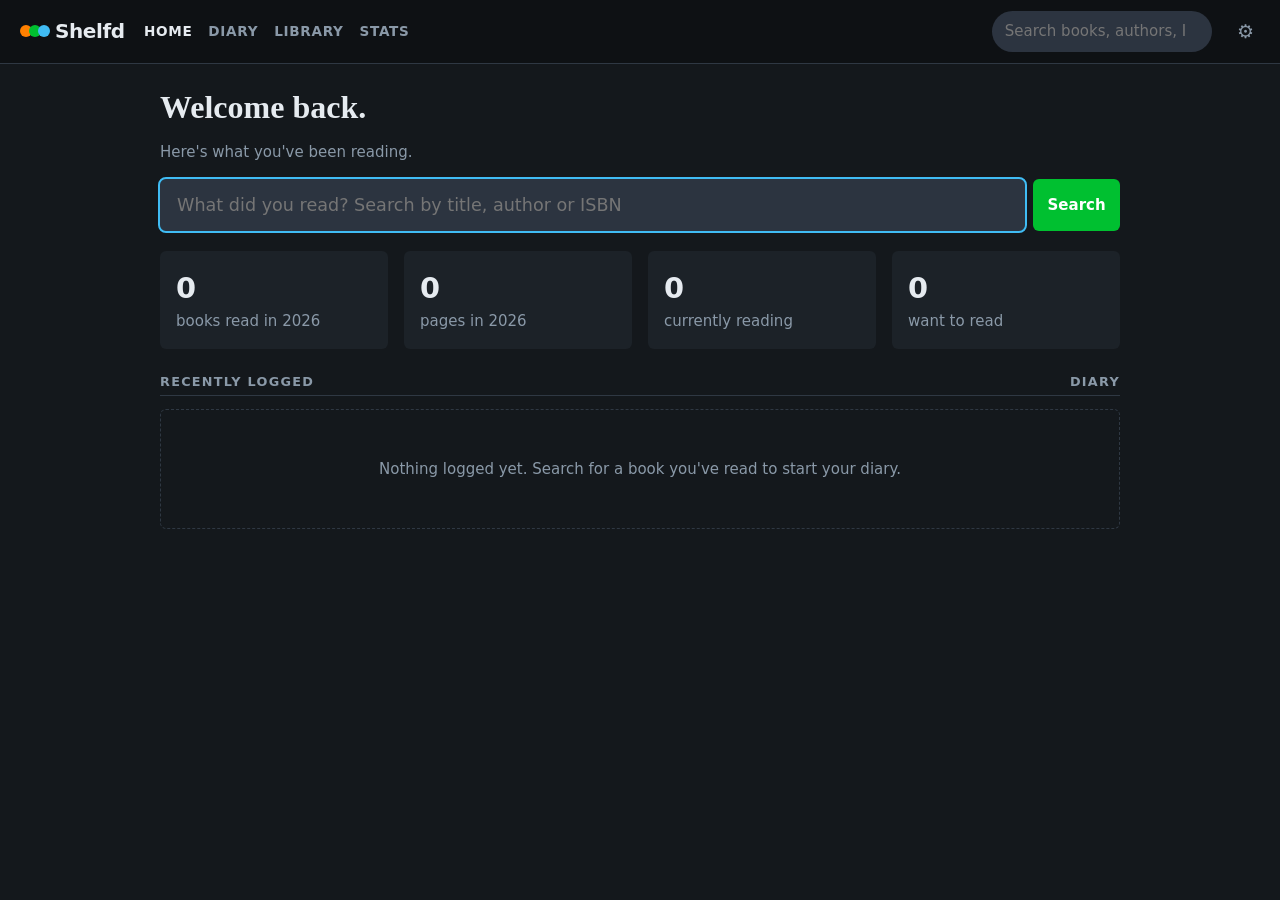
==== web/index.html @ 44d5925e "Web logging: knitted checkbox and free-form tags The log dialog gets an 'I knitted while reading' ch" ====
<!doctype html>
<html lang="en">
<head>
  <meta charset="utf-8" />
  <meta name="viewport" content="width=device-width, initial-scale=1" />
  <title>Shelfd</title>
  <meta name="description" content="Log the books you read, rate them, and keep a reading diary." />
  <link rel="stylesheet" href="styles.css" />
</head>
<body>
  <header class="topbar">
    <a href="#/" class="brand"><span class="dots"><i></i><i></i><i></i></span>Shelfd</a>
    <nav>
      <a href="#/" data-nav="home">Home</a>
      <a href="#/diary" data-nav="diary">Diary</a>
      <a href="#/library" data-nav="library">Library</a>
      <a href="#/stats" data-nav="stats">Stats</a>
    </nav>
    <form class="quick-search" id="quick-search" role="search">
      <input type="search" name="q" placeholder="Search books, authors, ISBN" aria-label="Search the catalog" autocomplete="off" />
    </form>
    <button class="icon-btn" id="settings-btn" aria-label="Settings" title="Settings">⚙</button>
  </header>

  <main id="app" tabindex="-1"></main>

  <dialog id="log-dialog" class="sheet">
    <form method="dialog" id="log-form">
      <div class="sheet-head">
        <img id="log-cover" alt="" />
        <div>
          <p class="eyebrow">I read…</p>
          <h2 id="log-title"></h2>
          <p class="muted" id="log-author"></p>
        </div>
      </div>
      <label class="field">Finished on <input type="date" name="date" required /></label>
      <div class="field-row">
        <div class="field">Rating <div class="stars-input" id="stars-input" role="slider" aria-label="Rating" aria-valuemin="0" aria-valuemax="5" tabindex="0"></div></div>
        <label class="like-toggle"><input type="checkbox" name="liked" /> <span aria-hidden="true">♥</span> Like</label>
      </div>
      <fieldset class="format-picker">
        <legend>Format <span class="muted">(select all that apply)</span></legend>
        <label><input type="checkbox" name="formats" value="physical" /><span>📖 Physical</span></label>
        <label><input type="checkbox" name="formats" value="ebook" /><span>📱 Ebook</span></label>
        <label><input type="checkbox" name="formats" value="audio" /><span>🎧 Audiobook</span></label>
      </fieldset>
      <div class="check-row">
        <label class="check"><input type="checkbox" name="reread" /> I've read this before</label>
        <label class="check"><input type="checkbox" name="knitted" /> 🧶 I knitted while reading</label>
      </div>
      <div class="field tag-field">
        <label for="tag-entry">Tags</label>
        <div class="tag-input" id="tag-input">
          <ul class="tag-chips" id="tag-chips" aria-label="Selected tags"></ul>
          <input id="tag-entry" type="text" placeholder="Add a tag…" autocomplete="off" maxlength="40"
            role="combobox" aria-expanded="false" aria-controls="tag-suggestions" aria-autocomplete="list" />
        </div>
        <ul class="tag-suggestions" id="tag-suggestions" role="listbox" hidden></ul>
      </div>
      <label class="field">Review <textarea name="review" rows="5" placeholder="Add a review…"></textarea></label>
      <div class="sheet-actions">
        <button type="button" class="btn ghost danger" id="log-delete" hidden>Delete entry</button>
        <span class="spacer"></span>
        <button value="cancel" class="btn ghost" formnovalidate>Cancel</button>
        <button value="save" class="btn primary">Save</button>
      </div>
    </form>
  </dialog>

  <dialog id="drill-dialog" class="sheet drill-sheet" aria-labelledby="drill-title">
    <form method="dialog" class="drill-head">
      <div><h2 id="drill-title"></h2><p class="muted" id="drill-sub"></p></div>
      <button class="icon-btn" aria-label="Close">✕</button>
    </form>
    <ul class="drill-list" id="drill-list"></ul>
  </dialog>

  <dialog id="settings-dialog" class="sheet">
    <form method="dialog">
      <h2>Settings</h2>
      <label class="field">Google Books API key <span class="muted">(optional — raises the search limit)</span>
        <input name="googleKey" autocomplete="off" spellcheck="false" />
      </label>
      <h3>Your data</h3>
      <p class="muted">Everything is saved in this browser. Export a backup or move your library to the iOS app.</p>
      <div class="field-row">
        <button type="button" class="btn" id="export-btn">Export JSON</button>
        <label class="btn">Import JSON<input type="file" id="import-file" accept="application/json,.json" hidden /></label>
      </div>
      <div class="sheet-actions"><span class="spacer"></span><button value="save" class="btn primary">Done</button></div>
    </form>
  </dialog>

  <div id="toast" role="status" aria-live="polite"></div>
  <script type="module" src="app.js"></script>
</body>
</html>
---- web/styles.css ----
:root {
  --bg: #14181c;
  --surface: #1c2228;
  --surface-2: #2c3440;
  --line: #2f3843;
  --text: #e6ebf0;
  --muted: #8a99a8;
  --green: #00c030;
  --orange: #ff8000;
  --blue: #40bcf4;
  --star: #00c030;
  --heart: #ff8000;
  --radius: 6px;
  color-scheme: dark;
}
* { box-sizing: border-box; }
[hidden] { display: none !important; }
html, body { margin: 0; }
body {
  background: var(--bg);
  color: var(--text);
  font: 15px/1.5 system-ui, -apple-system, "Segoe UI", Roboto, sans-serif;
}
a { color: inherit; text-decoration: none; }
a:hover { color: var(--blue); }
h1, h2, h3 { line-height: 1.2; margin: 0 0 .4em; }
h1 { font-family: Georgia, "Times New Roman", serif; font-size: 2rem; font-weight: 700; }
h2 { font-size: 1.1rem; }
.muted { color: var(--muted); }
.eyebrow { text-transform: uppercase; letter-spacing: .1em; font-size: .72rem; color: var(--muted); margin: 0 0 .2em; }
.section-title { text-transform: uppercase; letter-spacing: .1em; font-size: .8rem; color: var(--muted); border-bottom: 1px solid var(--line); padding-bottom: .4em; margin: 2em 0 1em; display: flex; justify-content: space-between; }

/* top bar */
.topbar { display: flex; align-items: center; gap: 1.2rem; padding: .7rem 1.25rem; background: #0e1114; border-bottom: 1px solid var(--line); position: sticky; top: 0; z-index: 5; }
.brand { font-weight: 800; font-size: 1.25rem; display: flex; align-items: center; gap: .5rem; letter-spacing: -.02em; }
.dots { display: inline-flex; }
.dots i { width: 12px; height: 12px; border-radius: 50%; margin-right: -3px; }
.dots i:nth-child(1) { background: var(--orange); }
.dots i:nth-child(2) { background: var(--green); }
.dots i:nth-child(3) { background: var(--blue); }
.topbar nav { display: flex; gap: 1rem; font-weight: 600; font-size: .85rem; text-transform: uppercase; letter-spacing: .05em; }
.topbar nav a { color: var(--muted); }
.topbar nav a.active, .topbar nav a:hover { color: var(--text); }
.quick-search { margin-left: auto; }
.quick-search input, .search-big input, .field input, .field textarea, .field select, select {
  background: var(--surface-2); color: var(--text); border: 1px solid transparent; border-radius: var(--radius); padding: .5rem .75rem; font: inherit; width: 100%;
}
.quick-search input { width: 220px; border-radius: 999px; }
input:focus, textarea:focus, select:focus { outline: 2px solid var(--blue); outline-offset: 0; }
.icon-btn { background: none; border: 0; color: var(--muted); font-size: 1.2rem; cursor: pointer; }
.icon-btn:hover { color: var(--text); }

main { max-width: 1000px; margin: 0 auto; padding: 1.5rem 1.25rem 4rem; outline: none; }

/* buttons */
.btn { display: inline-flex; align-items: center; justify-content: center; gap: .4em; border: 0; border-radius: var(--radius); padding: .5rem .9rem; font: inherit; font-weight: 600; background: var(--surface-2); color: var(--text); cursor: pointer; }
.btn:hover { filter: brightness(1.15); color: var(--text); }
.btn.primary { background: var(--green); color: #fff; }
.btn.ghost { background: transparent; color: var(--muted); }
.btn.danger { color: #ff6b6b; }
.btn.small { padding: .3rem .6rem; font-size: .85rem; }
.btn[aria-pressed="true"] { background: var(--blue); color: #0e1114; }
.spacer { flex: 1; }

/* search */
.search-big { display: flex; gap: .5rem; margin-bottom: 1.25rem; }
.search-big input { font-size: 1.1rem; padding: .75rem 1rem; }
.results { list-style: none; padding: 0; margin: 0; }
.result { display: flex; gap: 1rem; padding: .8rem 0; border-bottom: 1px solid var(--line); align-items: center; }
.result:hover { background: rgba(255,255,255,.02); }
.result h3 { font-family: Georgia, serif; font-size: 1.1rem; margin: 0; }
.result .meta { color: var(--muted); font-size: .9rem; }
.badge { display: inline-block; font-size: .7rem; text-transform: uppercase; letter-spacing: .06em; padding: .1em .5em; border-radius: 3px; background: var(--surface-2); color: var(--muted); }
.badge.green { background: rgba(0,192,48,.15); color: var(--green); }

/* covers */
.cover { width: 70px; aspect-ratio: 2 / 3; border-radius: 4px; background: var(--surface-2) center / cover no-repeat; box-shadow: inset 0 0 0 1px rgba(255,255,255,.1); flex-shrink: 0; display: grid; place-items: center; overflow: hidden; color: var(--muted); font: italic .7rem Georgia, serif; text-align: center; padding: 4px; }
.cover img { width: 100%; height: 100%; object-fit: cover; display: block; }
.cover.sm { width: 46px; }
.cover.lg { width: 230px; border-radius: 6px; box-shadow: 0 10px 30px rgba(0,0,0,.5), inset 0 0 0 1px rgba(255,255,255,.1); font-size: 1rem; }

/* book page */
.book { display: grid; grid-template-columns: 230px 1fr; gap: 2rem; }
.book-title { margin-bottom: .1em; }
.book-sub { font-family: Georgia, serif; color: var(--muted); font-size: 1.1rem; margin: 0 0 .6em; }
.byline { font-size: 1.05rem; margin-bottom: 1.2rem; }
.byline a { color: var(--text); font-weight: 600; }
.details { display: grid; grid-template-columns: max-content 1fr; gap: .35rem 1.25rem; margin: 1rem 0 1.5rem; font-size: .92rem; }
.details dt { color: var(--muted); text-transform: uppercase; font-size: .72rem; letter-spacing: .08em; padding-top: .2em; }
.details dd { margin: 0; }
.details input { background: var(--surface-2); border: 0; border-radius: 4px; padding: .25rem .5rem; color: var(--text); font: inherit; width: 100%; }
.description { color: #c5ced6; white-space: pre-line; max-width: 60ch; }
.description.clamp { display: -webkit-box; -webkit-line-clamp: 12; -webkit-box-orient: vertical; overflow: hidden; }
.info-cols { display: grid; grid-template-columns: minmax(0, 1fr) minmax(0, 1fr); gap: 2rem; align-items: start; }
.info-cols.single { grid-template-columns: minmax(0, 1fr); }
.about-col .section-title { margin-top: 1rem; }
.about-col .description { margin: 0 0 .4rem; max-width: none; }
.actions-panel { background: var(--surface-2); border-radius: var(--radius); padding: .75rem; display: grid; gap: .5rem; margin-top: 1rem; }
.actions-panel .btn:not(.primary):not(.ghost):not([aria-pressed="true"]) { background: var(--surface); }
.shelf-buttons { display: grid; grid-template-columns: repeat(2, 1fr); gap: .4rem; }
.edition-picker { margin: 0 0 1rem; display: grid; gap: .3rem; font-size: .85rem; color: var(--muted); }

/* stars */
.stars { color: var(--star); letter-spacing: 1px; white-space: nowrap; }
.heart { color: var(--heart); }
.stars-input { display: inline-flex; gap: 2px; font-size: 2rem; line-height: 1; cursor: pointer; user-select: none; color: var(--surface-2); }
.stars-input:focus { outline: 2px solid var(--blue); border-radius: 4px; }
.star { position: relative; display: inline-block; }
.star::before { content: "★"; }
.star .fill { position: absolute; inset: 0 auto 0 0; overflow: hidden; color: var(--star); width: 0; }
.star .fill::before { content: "★"; }
.star.full .fill { width: 100%; }
.star.half .fill { width: 50%; }
.like-toggle { display: flex; align-items: center; gap: .4rem; cursor: pointer; color: var(--muted); }
.like-toggle input { position: absolute; opacity: 0; width: 1px; height: 1px; }
.like-toggle:focus-within span { outline: 2px solid var(--blue); border-radius: 4px; }
.like-toggle span { font-size: 1.8rem; line-height: 1; color: var(--surface-2); }
.like-toggle input:checked + span { color: var(--heart); }

/* rows / grids */
.poster-row { display: grid; grid-template-columns: repeat(auto-fill, minmax(110px, 1fr)); gap: 1rem; }
.poster { display: grid; gap: .3rem; font-size: .8rem; }
.poster .cover { width: 100%; }
.poster:hover .cover { box-shadow: 0 0 0 2px var(--green); }
.poster .under { display: flex; gap: .4rem; color: var(--muted); }
.diary-month { margin-top: 1.5rem; }
.diary-row { display: grid; grid-template-columns: 3rem 46px 1fr auto auto; gap: 1rem; align-items: center; padding: .5rem 0; border-bottom: 1px solid var(--line); }
.diary-day { font-size: 1.4rem; font-weight: 700; color: var(--muted); text-align: center; }
.diary-row h3 { font-family: Georgia, serif; font-size: 1rem; margin: 0; }
.diary-row .icons { color: var(--muted); display: flex; gap: .5rem; }
.tabs { display: flex; gap: .3rem; flex-wrap: wrap; margin-bottom: 1.25rem; }
.tile-row { display: grid; grid-template-columns: repeat(auto-fit, minmax(150px, 1fr)); gap: 1rem; }
.tile { background: var(--surface); border-radius: var(--radius); padding: 1rem; }
.tile b { display: block; font-size: 1.8rem; }
.bars { display: flex; align-items: flex-end; gap: 4px; height: 90px; }
.bars > * { flex: 1; background: var(--muted); border-radius: 2px 2px 0 0; min-height: 2px; border: 0; padding: 0; }
.bars > button:not(:disabled) { cursor: pointer; }
.bars > button:not(:disabled):hover, .bars > button:focus-visible { background: var(--green); outline: none; }
.tile.drill { font: inherit; color: inherit; text-align: left; border: 1px solid transparent; cursor: pointer; display: block; width: 100%; }
.tile.drill:not(:disabled):hover, .tile.drill:focus-visible { border-color: var(--green); outline: none; }
.tile.drill:disabled { cursor: default; }
.link-btn { background: none; border: 0; padding: 0; font: inherit; color: inherit; cursor: pointer; text-align: left; }
.link-btn:hover, .link-btn:focus-visible { color: var(--blue); text-decoration: underline; outline: none; }
dialog.sheet.drill-sheet { width: min(560px, calc(100vw - 2rem)); max-height: min(80vh, 720px); padding: 0; }
.drill-head { display: flex; justify-content: space-between; align-items: flex-start; gap: 1rem; padding: 1.25rem 1.5rem .75rem; border-bottom: 1px solid var(--line); position: sticky; top: 0; background: var(--surface); }
.drill-head h2 { margin: 0; }
.drill-head p { margin: .2rem 0 0; font-size: .85rem; }
.drill-list { list-style: none; margin: 0; padding: .25rem 1.5rem 1rem; }
.drill-row { display: flex; gap: .9rem; align-items: center; padding: .6rem 0; border-bottom: 1px solid var(--line); font-size: .9rem; }
.drill-row h3 { font-family: Georgia, serif; font-size: 1rem; margin: 0; }
.drill-row:hover h3 { color: var(--blue); }
.bar-labels { display: flex; justify-content: space-between; color: var(--muted); font-size: .8rem; margin-top: .3rem; }
.empty { text-align: center; color: var(--muted); padding: 3rem 1rem; border: 1px dashed var(--line); border-radius: var(--radius); }
.log-list { list-style: none; padding: 0; margin: 0; }
.log-list li { padding: .6rem 0; border-bottom: 1px solid var(--line); }
.log-list p { margin: .3rem 0 0; white-space: pre-line; }
.spinner { width: 28px; height: 28px; border: 3px solid var(--surface-2); border-top-color: var(--green); border-radius: 50%; animation: spin .8s linear infinite; margin: 3rem auto; }
@keyframes spin { to { transform: rotate(360deg); } }

/* dialogs */
dialog.sheet { background: var(--surface); color: var(--text); border: 1px solid var(--line); border-radius: 10px; padding: 1.5rem; width: min(520px, calc(100vw - 2rem)); }
dialog::backdrop { background: rgba(0,0,0,.7); }
.sheet-head { display: flex; gap: 1rem; margin-bottom: 1.2rem; }
.sheet-head img { width: 70px; aspect-ratio: 2/3; object-fit: cover; border-radius: 4px; background: var(--surface-2); }
.field { display: grid; gap: .3rem; margin-bottom: 1rem; font-size: .85rem; color: var(--muted); }
.field-row { display: flex; gap: 1rem; align-items: center; justify-content: space-between; margin-bottom: 1rem; flex-wrap: wrap; }
.field-row .field { margin: 0; }
.format-picker { border: 0; padding: 0; margin: 0 0 1rem; display: flex; flex-wrap: wrap; gap: .5rem; }
.format-picker legend { font-size: .85rem; color: var(--muted); padding: 0; margin-bottom: .4rem; }
.format-picker label { cursor: pointer; }
.format-picker input { position: absolute; opacity: 0; width: 1px; height: 1px; }
.format-picker label span { display: inline-block; padding: .4rem .8rem; border-radius: 999px; background: var(--surface-2); color: var(--muted); font-weight: 600; font-size: .9rem; border: 1px solid transparent; }
.format-picker label input:checked + span { background: rgba(64,188,244,.15); color: var(--blue); border-color: var(--blue); }
.format-picker input:focus-visible + span { outline: 2px solid var(--blue); outline-offset: 2px; }
.notice { background: rgba(255,128,0,.12); border: 1px solid rgba(255,128,0,.45); color: #ffc58a; border-radius: var(--radius); padding: .6rem .9rem; margin-bottom: 1rem; font-size: .9rem; }
.notice a { color: #fff; text-decoration: underline; }
.manual-cta { display: flex; align-items: center; justify-content: space-between; gap: 1rem; flex-wrap: wrap; margin-top: 1.5rem; padding: 1rem; border: 1px dashed var(--line); border-radius: var(--radius); color: var(--muted); }
.manual-form { display: grid; grid-template-columns: 1fr 1fr; gap: 0 1rem; max-width: 640px; margin-top: 1.25rem; }
.manual-form .wide { grid-column: 1 / -1; }
.manual-form .hint { font-size: .8rem; margin: -.5rem 0 1rem; }
.manual-actions { display: flex; gap: .5rem; flex-wrap: wrap; margin-top: .5rem; }
@media (max-width: 720px) { .manual-form { grid-template-columns: 1fr; } }
.combo-line { display: block; font-size: .75rem; margin-top: .2rem; }
.format-icons { color: var(--muted); font-size: .85rem; white-space: nowrap; }
.filters { display: flex; gap: .75rem; flex-wrap: wrap; margin-bottom: 1.25rem; }
.filters label { display: grid; gap: .2rem; font-size: .75rem; text-transform: uppercase; letter-spacing: .08em; color: var(--muted); }
.filters select { width: auto; min-width: 9rem; }
.log-tags { margin-top: .3rem; }
.check-row { display: flex; gap: .5rem 1.5rem; flex-wrap: wrap; }
.tag-field { position: relative; }
.tag-input { display: flex; flex-wrap: wrap; align-items: center; gap: .35rem; background: var(--surface-2); border-radius: var(--radius); padding: .35rem .5rem; cursor: text; }
.tag-input:focus-within { outline: 2px solid var(--blue); }
.tag-input input { flex: 1; min-width: 8rem; background: none; border: 0; color: var(--text); font: inherit; padding: .2rem; outline: none; }
.tag-chips { display: contents; list-style: none; }
.tag { display: inline-flex; align-items: center; gap: .25rem; background: rgba(0,192,48,.15); color: #7ee29a; border-radius: 999px; padding: .1rem .55rem; font-size: .8rem; font-weight: 600; }
.tag button { background: none; border: 0; color: inherit; cursor: pointer; padding: 0 0 0 .1rem; font-size: .9rem; line-height: 1; opacity: .7; }
.tag button:hover, .tag button:focus-visible { opacity: 1; }
.tag-list { display: inline-flex; flex-wrap: wrap; gap: .3rem; vertical-align: middle; }
.tag-suggestions { position: absolute; left: 0; right: 0; top: 100%; z-index: 2; list-style: none; margin: .25rem 0 0; padding: .25rem; background: var(--surface-2); border: 1px solid var(--line); border-radius: var(--radius); box-shadow: 0 8px 24px rgba(0,0,0,.4); max-height: 220px; overflow: auto; }
.tag-suggestions li { padding: .4rem .6rem; border-radius: 4px; cursor: pointer; color: var(--text); font-size: .9rem; }
.tag-suggestions li[aria-selected="true"], .tag-suggestions li:hover { background: var(--line); }
.tag-suggestions li.create { color: var(--green); }
.check { display: flex; gap: .5rem; align-items: center; margin-bottom: 1rem; color: var(--muted); }
.sheet-actions { display: flex; gap: .5rem; margin-top: 1rem; }
#toast { position: fixed; bottom: 1.5rem; left: 50%; transform: translateX(-50%) translateY(150%); background: var(--green); color: #fff; padding: .6rem 1.1rem; border-radius: 999px; font-weight: 600; transition: transform .25s, opacity .25s; z-index: 10; opacity: 0; pointer-events: none; }
#toast.show { transform: translateX(-50%) translateY(0); opacity: 1; }

@media (max-width: 720px) {
  .topbar { flex-wrap: wrap; gap: .6rem 1rem; padding: .6rem 1rem; }
  .quick-search { order: 3; width: 100%; margin: 0; }
  .quick-search input { width: 100%; }
  main { padding: 1rem 1rem 3rem; }
  .book { grid-template-columns: 1fr; }
  .info-cols { grid-template-columns: minmax(0, 1fr); gap: 0; }
  .cover.lg { width: 160px; margin: 0 auto; }
  .diary-row { grid-template-columns: 2.2rem 40px 1fr auto; }
  .diary-row .icons { display: none; }
}
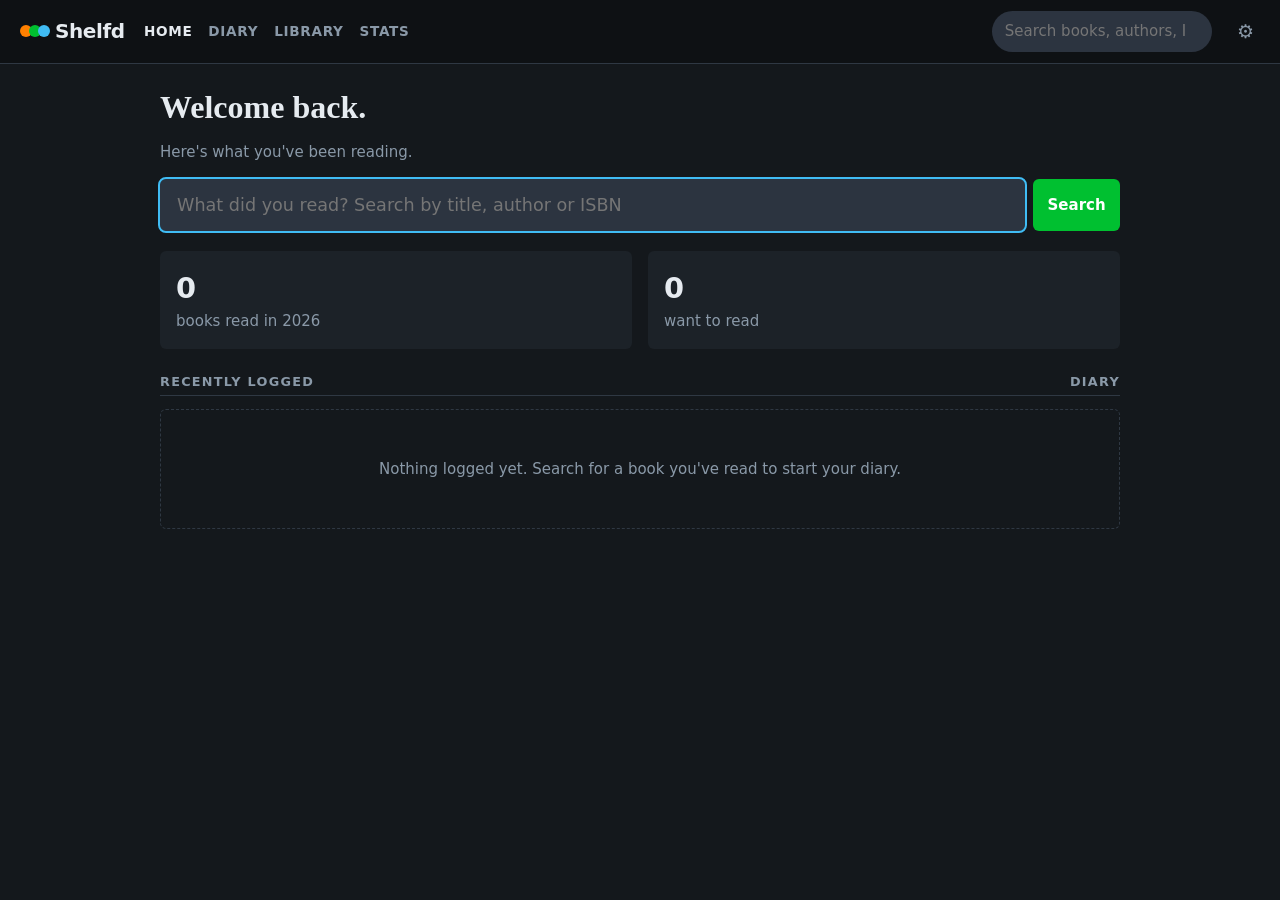
==== commit 26e92ce3: "Optimize the website for phones (designed at iPhone 14) - Bottom tab bar (Home, Search, Diary, Libra" ====
--- a/web/index.html
+++ b/web/index.html
@@ -2,19 +2,30 @@
 <html lang="en">
 <head>
   <meta charset="utf-8" />
-  <meta name="viewport" content="width=device-width, initial-scale=1" />
+  <meta name="viewport" content="width=device-width, initial-scale=1, viewport-fit=cover" />
   <title>Shelfd</title>
   <meta name="description" content="Log the books you read, rate them, and keep a reading diary." />
+  <meta name="theme-color" content="#0e1114" />
+  <!-- Add to Home Screen: opens full screen like an app -->
+  <meta name="apple-mobile-web-app-capable" content="yes" />
+  <meta name="mobile-web-app-capable" content="yes" />
+  <meta name="apple-mobile-web-app-title" content="Shelfd" />
+  <meta name="apple-mobile-web-app-status-bar-style" content="black-translucent" />
+  <link rel="apple-touch-icon" href="icons/apple-touch-icon.png" />
+  <link rel="icon" type="image/png" href="icons/icon-192.png" />
+  <link rel="manifest" href="manifest.webmanifest" />
   <link rel="stylesheet" href="styles.css" />
 </head>
 <body>
   <header class="topbar">
     <a href="#/" class="brand"><span class="dots"><i></i><i></i><i></i></span>Shelfd</a>
-    <nav>
-      <a href="#/" data-nav="home">Home</a>
-      <a href="#/diary" data-nav="diary">Diary</a>
-      <a href="#/library" data-nav="library">Library</a>
-      <a href="#/stats" data-nav="stats">Stats</a>
+    <!-- Top links on desktop; a bottom tab bar on phones -->
+    <nav aria-label="Main">
+      <a href="#/" data-nav="home"><svg class="nav-ico" viewBox="0 0 24 24" aria-hidden="true"><path d="M3 10.5 12 3l9 7.5V20a1 1 0 0 1-1 1h-5v-6h-6v6H4a1 1 0 0 1-1-1z"/></svg><span>Home</span></a>
+      <a href="#/search" data-nav="search" class="nav-search"><svg class="nav-ico" viewBox="0 0 24 24" aria-hidden="true"><circle cx="11" cy="11" r="7"/><path d="m20 20-3.5-3.5"/></svg><span>Search</span></a>
+      <a href="#/diary" data-nav="diary"><svg class="nav-ico" viewBox="0 0 24 24" aria-hidden="true"><path d="M5 4h11a3 3 0 0 1 3 3v13H8a3 3 0 0 1-3-3z"/><path d="M5 17a3 3 0 0 1 3-3h11M9 8h6"/></svg><span>Diary</span></a>
+      <a href="#/library" data-nav="library"><svg class="nav-ico" viewBox="0 0 24 24" aria-hidden="true"><path d="M4 4h4v16H4zM10 4h4v16h-4zM15.5 5.4l3.8-1 3.2 15.2-3.8 1z"/></svg><span>Library</span></a>
+      <a href="#/stats" data-nav="stats"><svg class="nav-ico" viewBox="0 0 24 24" aria-hidden="true"><path d="M4 20V10M10 20V4M16 20v-7M22 20H2"/></svg><span>Stats</span></a>
     </nav>
     <form class="quick-search" id="quick-search" role="search">
       <input type="search" name="q" placeholder="Search books, authors, ISBN" aria-label="Search the catalog" autocomplete="off" />
@@ -30,7 +41,7 @@
         <img id="log-cover" alt="" />
         <div>
           <p class="eyebrow">I read…</p>
-          <h2 id="log-title"></h2>
+          <h2 id="log-title" tabindex="-1" autofocus></h2>
           <p class="muted" id="log-author"></p>
         </div>
       </div>
@@ -49,16 +60,18 @@
         <label class="check"><input type="checkbox" name="reread" /> I've read this before</label>
         <label class="check"><input type="checkbox" name="knitted" /> 🧶 I knitted while reading</label>
       </div>
+      <label class="field">Review <textarea name="review" rows="5" placeholder="Add a review…"></textarea></label>
       <div class="field tag-field">
         <label for="tag-entry">Tags</label>
+        <div class="tag-box">
         <div class="tag-input" id="tag-input">
           <ul class="tag-chips" id="tag-chips" aria-label="Selected tags"></ul>
           <input id="tag-entry" type="text" placeholder="Add a tag…" autocomplete="off" maxlength="40"
             role="combobox" aria-expanded="false" aria-controls="tag-suggestions" aria-autocomplete="list" />
         </div>
         <ul class="tag-suggestions" id="tag-suggestions" role="listbox" hidden></ul>
+        </div>
       </div>
-      <label class="field">Review <textarea name="review" rows="5" placeholder="Add a review…"></textarea></label>
       <div class="sheet-actions">
         <button type="button" class="btn ghost danger" id="log-delete" hidden>Delete entry</button>
         <span class="spacer"></span>
@@ -76,17 +89,50 @@
     <ul class="drill-list" id="drill-list"></ul>
   </dialog>
 
+  <dialog id="bulk-dialog" class="sheet">
+    <form method="dialog" id="bulk-form">
+      <h2 id="bulk-title" tabindex="-1" autofocus>Edit books</h2>
+      <p class="muted">Tick what you want to change. Everything else stays as it is.</p>
+      <fieldset class="bulk-section">
+        <label class="check"><input type="checkbox" name="doShelf" /> <b>Status</b></label>
+        <select name="shelf" aria-label="New status"></select>
+        <p class="hint muted" id="bulk-hint-shelf"></p>
+      </fieldset>
+      <fieldset class="bulk-section">
+        <label class="check"><input type="checkbox" name="doDate" /> <b>Read date</b></label>
+        <input type="date" name="date" aria-label="New read date" />
+        <p class="hint muted" id="bulk-hint-date"></p>
+      </fieldset>
+      <fieldset class="bulk-section">
+        <label class="check"><input type="checkbox" name="doFormats" /> <b>Format</b></label>
+        <div class="format-picker">
+          <label><input type="checkbox" name="bulkFormats" value="physical" /><span>📖 Physical</span></label>
+          <label><input type="checkbox" name="bulkFormats" value="ebook" /><span>📱 Ebook</span></label>
+          <label><input type="checkbox" name="bulkFormats" value="audio" /><span>🎧 Audiobook</span></label>
+        </div>
+        <p class="hint muted" id="bulk-hint-formats"></p>
+      </fieldset>
+      <p class="bulk-error" id="bulk-error" role="alert" hidden>Tick at least one thing to change.</p>
+      <div class="sheet-actions">
+        <span class="spacer"></span>
+        <button value="cancel" class="btn ghost" formnovalidate>Cancel</button>
+        <button value="apply" class="btn primary" id="bulk-apply">Apply</button>
+      </div>
+    </form>
+  </dialog>
+
   <dialog id="settings-dialog" class="sheet">
     <form method="dialog">
-      <h2>Settings</h2>
+      <h2 tabindex="-1" autofocus>Settings</h2>
       <label class="field">Google Books API key <span class="muted">(optional — raises the search limit)</span>
         <input name="googleKey" autocomplete="off" spellcheck="false" />
       </label>
       <h3>Your data</h3>
-      <p class="muted">Everything is saved in this browser. Export a backup or move your library to the iOS app.</p>
+      <p class="muted">Everything is saved in this browser. Export a backup, or move your library to another browser or device.</p>
       <div class="field-row">
         <button type="button" class="btn" id="export-btn">Export JSON</button>
         <label class="btn">Import JSON<input type="file" id="import-file" accept="application/json,.json" hidden /></label>
+        <a class="btn" href="#/import" id="storygraph-link">Import from StoryGraph</a>
       </div>
       <div class="sheet-actions"><span class="spacer"></span><button value="save" class="btn primary">Done</button></div>
     </form>
--- a/web/styles.css
+++ b/web/styles.css
@@ -24,6 +24,7 @@
 a { color: inherit; text-decoration: none; }
 a:hover { color: var(--blue); }
 h1, h2, h3 { line-height: 1.2; margin: 0 0 .4em; }
+h2[tabindex="-1"]:focus { outline: none; }
 h1 { font-family: Georgia, "Times New Roman", serif; font-size: 2rem; font-weight: 700; }
 h2 { font-size: 1.1rem; }
 .muted { color: var(--muted); }
@@ -55,6 +56,7 @@
 /* buttons */
 .btn { display: inline-flex; align-items: center; justify-content: center; gap: .4em; border: 0; border-radius: var(--radius); padding: .5rem .9rem; font: inherit; font-weight: 600; background: var(--surface-2); color: var(--text); cursor: pointer; }
 .btn:hover { filter: brightness(1.15); color: var(--text); }
+.btn:disabled { opacity: .45; cursor: default; filter: none; }
 .btn.primary { background: var(--green); color: #fff; }
 .btn.ghost { background: transparent; color: var(--muted); }
 .btn.danger { color: #ff6b6b; }
@@ -119,9 +121,12 @@
 
 /* rows / grids */
 .poster-row { display: grid; grid-template-columns: repeat(auto-fill, minmax(110px, 1fr)); gap: 1rem; }
-.poster { display: grid; gap: .3rem; font-size: .8rem; }
+.poster { display: grid; gap: .3rem; font-size: .8rem; align-content: start; }
 .poster .cover { width: 100%; }
 .poster:hover .cover { box-shadow: 0 0 0 2px var(--green); }
+.poster-title { font-family: Georgia, serif; font-weight: 700; font-size: .85rem; line-height: 1.25; color: var(--text); display: -webkit-box; -webkit-line-clamp: 2; -webkit-box-orient: vertical; overflow: hidden; margin-top: .15rem; }
+.poster-author { color: var(--muted); font-size: .75rem; white-space: nowrap; overflow: hidden; text-overflow: ellipsis; margin-top: -.2rem; }
+.poster:hover .poster-title { color: var(--blue); }
 .poster .under { display: flex; gap: .4rem; color: var(--muted); }
 .diary-month { margin-top: 1.5rem; }
 .diary-row { display: grid; grid-template-columns: 3rem 46px 1fr auto auto; gap: 1rem; align-items: center; padding: .5rem 0; border-bottom: 1px solid var(--line); }
@@ -132,9 +137,13 @@
 .tile-row { display: grid; grid-template-columns: repeat(auto-fit, minmax(150px, 1fr)); gap: 1rem; }
 .tile { background: var(--surface); border-radius: var(--radius); padding: 1rem; }
 .tile b { display: block; font-size: 1.8rem; }
-.bars { display: flex; align-items: flex-end; gap: 4px; height: 90px; }
+.bars { display: flex; align-items: flex-end; gap: 4px; height: 110px; padding-top: 1.3rem; }
 .bars > * { flex: 1; background: var(--muted); border-radius: 2px 2px 0 0; min-height: 2px; border: 0; padding: 0; }
 .bars > button:not(:disabled) { cursor: pointer; }
+.bars > button { position: relative; }
+.bar-n { position: absolute; left: 50%; bottom: 100%; transform: translateX(-50%); margin-bottom: 2px; font-size: .78rem; font-weight: 700; color: var(--text); white-space: nowrap; }
+.bar-axis { display: flex; gap: 4px; margin-top: .3rem; }
+.bar-axis span { flex: 1; text-align: center; color: var(--muted); font-size: .75rem; white-space: nowrap; overflow: hidden; }
 .bars > button:not(:disabled):hover, .bars > button:focus-visible { background: var(--green); outline: none; }
 .tile.drill { font: inherit; color: inherit; text-align: left; border: 1px solid transparent; cursor: pointer; display: block; width: 100%; }
 .tile.drill:not(:disabled):hover, .tile.drill:focus-visible { border-color: var(--green); outline: none; }
@@ -172,6 +181,45 @@
 .format-picker label span { display: inline-block; padding: .4rem .8rem; border-radius: 999px; background: var(--surface-2); color: var(--muted); font-weight: 600; font-size: .9rem; border: 1px solid transparent; }
 .format-picker label input:checked + span { background: rgba(64,188,244,.15); color: var(--blue); border-color: var(--blue); }
 .format-picker input:focus-visible + span { outline: 2px solid var(--blue); outline-offset: 2px; }
+.page-head { display: flex; align-items: center; justify-content: space-between; gap: 1rem; flex-wrap: wrap; }
+.steps { color: var(--muted); padding-left: 1.2rem; }
+.steps li { margin-bottom: .3rem; }
+.steps b { color: var(--text); }
+.dropzone { display: block; border: 2px dashed var(--line); border-radius: 10px; padding: 2rem 1rem; text-align: center; cursor: pointer; margin: 1.25rem 0; font-weight: 600; }
+.dropzone:hover, .dropzone:focus-within { border-color: var(--green); }
+.dropzone input { position: absolute; opacity: 0; width: 1px; height: 1px; }
+.import-counts { list-style: none; padding: 0; display: flex; gap: 1.25rem; flex-wrap: wrap; color: var(--muted); }
+.import-counts b { color: var(--text); }
+.import-table { width: 100%; border-collapse: collapse; font-size: .9rem; margin: 1rem 0 .5rem; }
+.import-table th { text-align: left; color: var(--muted); font-size: .72rem; text-transform: uppercase; letter-spacing: .08em; padding: .4rem .5rem; border-bottom: 1px solid var(--line); }
+.import-table td { padding: .45rem .5rem; border-bottom: 1px solid var(--line); }
+.small-print { font-size: .82rem; }
+.import-done { background: rgba(0,192,48,.08); border: 1px solid rgba(0,192,48,.4); border-radius: var(--radius); padding: 1rem 1.25rem; margin-bottom: 1rem; }
+.import-done h2 { color: var(--green); }
+progress { width: 100%; height: 10px; accent-color: var(--green); }
+@media (max-width: 720px) { .import-table th:nth-child(4), .import-table td:nth-child(4) { display: none; } }
+.head-actions { display: flex; gap: .5rem; flex-wrap: wrap; }
+.select-hint { margin-top: -.5rem; }
+.selecting .poster { position: relative; cursor: pointer; }
+.selecting .poster::after { content: ""; position: absolute; top: 6px; left: 6px; width: 22px; height: 22px; border-radius: 50%; border: 2px solid #fff; background: rgba(0,0,0,.45); box-shadow: 0 1px 4px rgba(0,0,0,.5); }
+.selecting .poster.selected::after { content: "✓"; background: var(--green); border-color: var(--green); color: #fff; font: 700 14px/18px system-ui, sans-serif; text-align: center; }
+.selecting .poster.selected .cover { box-shadow: 0 0 0 3px var(--green); }
+.selecting .poster:focus-visible { outline: 2px solid var(--blue); outline-offset: 2px; }
+.selecting .diary-row { position: relative; padding-left: 2.4rem; cursor: pointer; border-radius: var(--radius); }
+.selecting .diary-row::before { content: ""; position: absolute; left: .5rem; top: 50%; transform: translateY(-50%); width: 20px; height: 20px; border-radius: 50%; border: 2px solid var(--muted); }
+.selecting .diary-row.selected { background: rgba(0,192,48,.08); }
+.selecting .diary-row.selected::before { content: "✓"; background: var(--green); border-color: var(--green); color: #fff; font: 700 13px/16px system-ui, sans-serif; text-align: center; }
+.selecting .diary-row:focus-visible { outline: 2px solid var(--blue); }
+.bulk-bar { position: sticky; bottom: 1rem; margin-top: 1.5rem; display: flex; align-items: center; gap: .5rem; flex-wrap: wrap; background: var(--surface-2); border: 1px solid var(--line); border-radius: 10px; padding: .6rem .8rem; box-shadow: 0 8px 24px rgba(0,0,0,.45); z-index: 4; }
+.bulk-bar #bulk-count { font-weight: 700; }
+.bulk-section { border: 1px solid var(--line); border-radius: var(--radius); padding: .75rem .9rem; margin: 0 0 .75rem; display: grid; gap: .5rem; }
+.bulk-section .check { margin: 0; color: var(--text); }
+.bulk-section select, .bulk-section input[type=date] { background: var(--surface-2); color: var(--text); border: 1px solid transparent; border-radius: var(--radius); padding: .45rem .7rem; font: inherit; }
+.bulk-section .format-picker { margin: 0; }
+.bulk-section .hint { margin: 0; font-size: .8rem; }
+.bulk-error { color: #ff6b6b; margin: 0; }
+#toast.has-action { pointer-events: auto; display: flex; align-items: center; gap: .75rem; }
+#toast button { background: rgba(0,0,0,.25); color: #fff; border: 0; border-radius: 999px; padding: .2rem .7rem; font: inherit; font-weight: 700; cursor: pointer; }
 .notice { background: rgba(255,128,0,.12); border: 1px solid rgba(255,128,0,.45); color: #ffc58a; border-radius: var(--radius); padding: .6rem .9rem; margin-bottom: 1rem; font-size: .9rem; }
 .notice a { color: #fff; text-decoration: underline; }
 .manual-cta { display: flex; align-items: center; justify-content: space-between; gap: 1rem; flex-wrap: wrap; margin-top: 1.5rem; padding: 1rem; border: 1px dashed var(--line); border-radius: var(--radius); color: var(--muted); }
@@ -185,9 +233,13 @@
 .filters { display: flex; gap: .75rem; flex-wrap: wrap; margin-bottom: 1.25rem; }
 .filters label { display: grid; gap: .2rem; font-size: .75rem; text-transform: uppercase; letter-spacing: .08em; color: var(--muted); }
 .filters select { width: auto; min-width: 9rem; }
+.tag-cloud { display: flex; flex-wrap: wrap; gap: .5rem; }
+.tag-stat { border: 1px solid transparent; font: inherit; font-size: .9rem; font-weight: 600; padding: .3rem .75rem; cursor: pointer; }
+.tag-stat:hover, .tag-stat:focus-visible { border-color: var(--green); outline: none; }
+.tag-count { margin-left: .45rem; padding: 0 .4rem; border-radius: 999px; background: rgba(0,0,0,.3); color: var(--text); font-size: .8rem; }
 .log-tags { margin-top: .3rem; }
 .check-row { display: flex; gap: .5rem 1.5rem; flex-wrap: wrap; }
-.tag-field { position: relative; }
+.tag-box { position: relative; }
 .tag-input { display: flex; flex-wrap: wrap; align-items: center; gap: .35rem; background: var(--surface-2); border-radius: var(--radius); padding: .35rem .5rem; cursor: text; }
 .tag-input:focus-within { outline: 2px solid var(--blue); }
 .tag-input input { flex: 1; min-width: 8rem; background: none; border: 0; color: var(--text); font: inherit; padding: .2rem; outline: none; }
@@ -196,7 +248,8 @@
 .tag button { background: none; border: 0; color: inherit; cursor: pointer; padding: 0 0 0 .1rem; font-size: .9rem; line-height: 1; opacity: .7; }
 .tag button:hover, .tag button:focus-visible { opacity: 1; }
 .tag-list { display: inline-flex; flex-wrap: wrap; gap: .3rem; vertical-align: middle; }
-.tag-suggestions { position: absolute; left: 0; right: 0; top: 100%; z-index: 2; list-style: none; margin: .25rem 0 0; padding: .25rem; background: var(--surface-2); border: 1px solid var(--line); border-radius: var(--radius); box-shadow: 0 8px 24px rgba(0,0,0,.4); max-height: 220px; overflow: auto; }
+/* Tags sit at the bottom of the dialog, so suggestions open upward. */
+.tag-suggestions { position: absolute; left: 0; right: 0; bottom: 100%; z-index: 2; list-style: none; margin: 0 0 .25rem; padding: .25rem; background: var(--surface-2); border: 1px solid var(--line); border-radius: var(--radius); box-shadow: 0 8px 24px rgba(0,0,0,.4); max-height: 220px; overflow: auto; }
 .tag-suggestions li { padding: .4rem .6rem; border-radius: 4px; cursor: pointer; color: var(--text); font-size: .9rem; }
 .tag-suggestions li[aria-selected="true"], .tag-suggestions li:hover { background: var(--line); }
 .tag-suggestions li.create { color: var(--green); }
@@ -205,14 +258,95 @@
 #toast { position: fixed; bottom: 1.5rem; left: 50%; transform: translateX(-50%) translateY(150%); background: var(--green); color: #fff; padding: .6rem 1.1rem; border-radius: 999px; font-weight: 600; transition: transform .25s, opacity .25s; z-index: 10; opacity: 0; pointer-events: none; }
 #toast.show { transform: translateX(-50%) translateY(0); opacity: 1; }
 
+/* Desktop: text links in the top bar */
+.nav-ico { display: none; }
+.nav-search { display: none; }
+.sort-select { width: auto; padding: .3rem .6rem; font-size: .85rem; }
+.shelf-tabs { margin-top: .25rem; }
+
+/* ---------- Phones (designed at iPhone 14: 390 x 844) ---------- */
 @media (max-width: 720px) {
-  .topbar { flex-wrap: wrap; gap: .6rem 1rem; padding: .6rem 1rem; }
-  .quick-search { order: 3; width: 100%; margin: 0; }
-  .quick-search input { width: 100%; }
-  main { padding: 1rem 1rem 3rem; }
-  .book { grid-template-columns: 1fr; }
+  html { -webkit-text-size-adjust: 100%; }
+  body { -webkit-tap-highlight-color: transparent; }
+  a, button, select, label, input { touch-action: manipulation; } /* no double-tap zoom delay */
+
+  /* Slim top bar: logo + settings, clear of the notch */
+  .topbar { padding: calc(.5rem + env(safe-area-inset-top)) max(1rem, env(safe-area-inset-right)) .5rem max(1rem, env(safe-area-inset-left)); gap: .5rem; }
+  .quick-search { display: none; } /* the Search tab replaces it */
+  #settings-btn { margin-left: auto; width: 44px; height: 44px; font-size: 1.35rem; }
+
+  /* Bottom tab bar, above the home indicator */
+  .topbar nav { position: fixed; left: 0; right: 0; bottom: 0; z-index: 6; display: grid; grid-template-columns: repeat(5, 1fr); gap: 0;
+    background: rgba(14,17,20,.94); backdrop-filter: blur(12px); -webkit-backdrop-filter: blur(12px); border-top: 1px solid var(--line);
+    padding: .35rem env(safe-area-inset-right) calc(.35rem + env(safe-area-inset-bottom)) env(safe-area-inset-left); text-transform: none; letter-spacing: 0; }
+  .topbar nav a { display: flex; flex-direction: column; align-items: center; justify-content: center; gap: .15rem; min-height: 48px; font-size: .68rem; font-weight: 600; color: var(--muted); }
+  .topbar nav a.active { color: var(--green); }
+  .nav-ico { display: block; width: 24px; height: 24px; fill: none; stroke: currentColor; stroke-width: 1.8; stroke-linecap: round; stroke-linejoin: round; }
+  .nav-search { display: flex !important; }
+
+  main { padding: 1rem max(1rem, env(safe-area-inset-right)) calc(5.5rem + env(safe-area-inset-bottom)) max(1rem, env(safe-area-inset-left)); }
+  h1 { font-size: 1.7rem; }
+  .section-title { margin: 1.5em 0 .8em; }
+
+  /* Touch-sized controls; 16px text stops Safari zooming into fields */
+  .btn, .btn.small { min-height: 44px; padding-left: .9rem; padding-right: .9rem; }
+  input, select, textarea, .search-big input, .field input, .field textarea, .field select, .details input, .tag-input input,
+  .bulk-section select, .bulk-section input[type=date], .sort-select, .filters select { font-size: 16px; }
+  select, .field input, .field select, .search-big input { min-height: 44px; }
+  .hide-sm { display: none; }
+
+  /* Page headers: title, then a row of actions */
+  .page-head { gap: .5rem; }
+  .head-actions { width: 100%; }
+  .head-actions .sort-select { flex: 1; min-width: 0; padding: .4rem .6rem; }
+  .shelf-tabs { flex-wrap: nowrap; overflow-x: auto; scrollbar-width: none; margin: 0 -1rem 1rem; padding: 0 1rem; scroll-padding: 1rem; }
+  .shelf-tabs::-webkit-scrollbar { display: none; }
+  .shelf-tabs .btn { flex: none; border-radius: 999px; }
+  .tabs .btn { border-radius: 999px; }
+
+  /* Three covers per row */
+  .poster-row { grid-template-columns: repeat(3, minmax(0, 1fr)); gap: .9rem .6rem; }
+  .poster-title { font-size: .8rem; }
+
+  /* Book page: cover, title, then actions */
+  .book { display: flex; flex-direction: column; gap: 0; }
+  .book > div { display: contents; }
+  .book > div > * { order: 10; }
+  .book .cover.lg { order: 1; width: 140px; margin: 0 auto 1rem; }
+  .book .book-title { order: 2; font-size: 1.6rem; text-align: center; }
+  .book .book-sub { order: 3; text-align: center; }
+  .book .byline { order: 4; text-align: center; margin-bottom: 1rem; }
+  .book .actions-panel { order: 5; margin: 0 0 .5rem; }
   .info-cols { grid-template-columns: minmax(0, 1fr); gap: 0; }
-  .cover.lg { width: 160px; margin: 0 auto; }
-  .diary-row { grid-template-columns: 2.2rem 40px 1fr auto; }
+  .details { grid-template-columns: 7.5rem 1fr; }
+
+  /* Lists */
+  .diary-row { grid-template-columns: 2rem 40px minmax(0, 1fr) auto; gap: .75rem; }
   .diary-row .icons { display: none; }
+  .result { gap: .75rem; }
+  .filters select { min-width: 0; }
+  .filters { display: grid; grid-template-columns: 1fr 1fr; }
+  .tile { padding: .85rem; }
+  .tile b { font-size: 1.6rem; }
+  .bars { height: 100px; }
+
+  /* Dialogs become bottom sheets with the action buttons always in view */
+  dialog.sheet { width: 100%; max-width: 100%; margin: auto 0 0; border-radius: 16px 16px 0 0; border-bottom: 0; max-height: 92dvh;
+    padding: 1.25rem max(1rem, env(safe-area-inset-right)) 0 max(1rem, env(safe-area-inset-left)); overscroll-behavior: contain; }
+  dialog.sheet.drill-sheet { padding: 0 0 env(safe-area-inset-bottom); max-height: 85dvh; }
+  .drill-head { padding: 1rem 1rem .75rem; }
+  .drill-list { padding: .25rem 1rem 1rem; }
+  .sheet-actions { position: sticky; bottom: 0; z-index: 3; background: var(--surface); margin: 1rem calc(-1 * max(1rem, env(safe-area-inset-left))) 0; padding: .75rem max(1rem, env(safe-area-inset-left)) calc(.75rem + env(safe-area-inset-bottom)); border-top: 1px solid var(--line); }
+  .sheet-actions .btn { flex: 1; }
+  .sheet-actions .spacer { display: none; }
+  .stars-input { font-size: 2.4rem; gap: 4px; }
+  .like-toggle span { font-size: 2.1rem; }
+  .format-picker span { padding: .55rem .9rem; }
+  .check { min-height: 32px; }
+  .check input { width: 20px; height: 20px; }
+
+  /* Floating bars sit above the tab bar */
+  .bulk-bar { bottom: calc(4.75rem + env(safe-area-inset-bottom)); margin: 1.25rem -.25rem 0; }
+  .bulk-bar #bulk-edit { flex-basis: 100%; }
+  #toast { bottom: calc(5rem + env(safe-area-inset-bottom)); max-width: calc(100vw - 2rem); }
 }
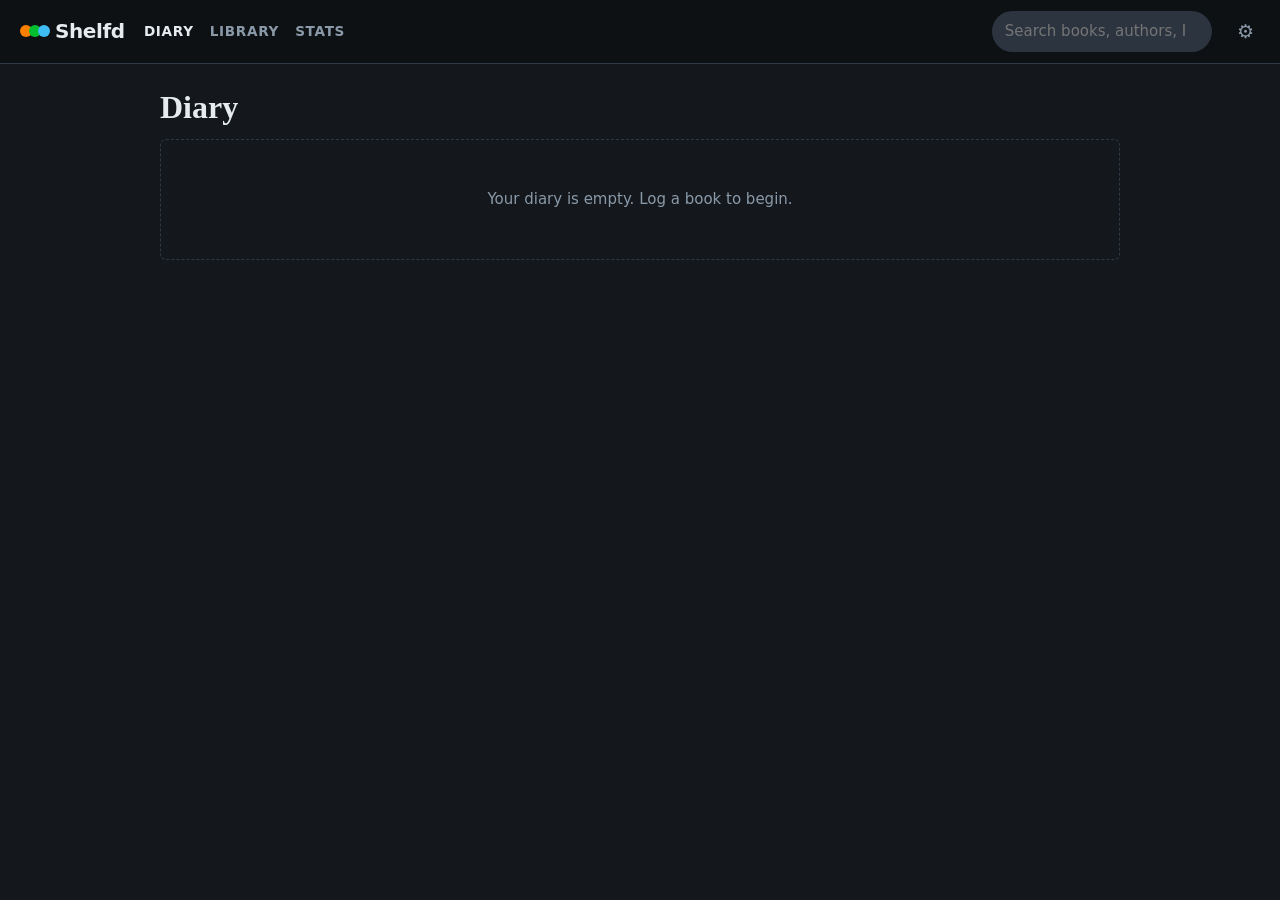
==== commit c1e0015b: "Remove the Home page; show each read's format in the Diary The Diary is now the start page (and wher" ====
--- a/web/index.html
+++ b/web/index.html
@@ -18,10 +18,9 @@
 </head>
 <body>
   <header class="topbar">
-    <a href="#/" class="brand"><span class="dots"><i></i><i></i><i></i></span>Shelfd</a>
+    <a href="#/diary" class="brand"><span class="dots"><i></i><i></i><i></i></span>Shelfd</a>
     <!-- Top links on desktop; a bottom tab bar on phones -->
     <nav aria-label="Main">
-      <a href="#/" data-nav="home"><svg class="nav-ico" viewBox="0 0 24 24" aria-hidden="true"><path d="M3 10.5 12 3l9 7.5V20a1 1 0 0 1-1 1h-5v-6h-6v6H4a1 1 0 0 1-1-1z"/></svg><span>Home</span></a>
       <a href="#/search" data-nav="search" class="nav-search"><svg class="nav-ico" viewBox="0 0 24 24" aria-hidden="true"><circle cx="11" cy="11" r="7"/><path d="m20 20-3.5-3.5"/></svg><span>Search</span></a>
       <a href="#/diary" data-nav="diary"><svg class="nav-ico" viewBox="0 0 24 24" aria-hidden="true"><path d="M5 4h11a3 3 0 0 1 3 3v13H8a3 3 0 0 1-3-3z"/><path d="M5 17a3 3 0 0 1 3-3h11M9 8h6"/></svg><span>Diary</span></a>
       <a href="#/library" data-nav="library"><svg class="nav-ico" viewBox="0 0 24 24" aria-hidden="true"><path d="M4 4h4v16H4zM10 4h4v16h-4zM15.5 5.4l3.8-1 3.2 15.2-3.8 1z"/></svg><span>Library</span></a>
--- a/web/styles.css
+++ b/web/styles.css
@@ -233,10 +233,14 @@
 .filters { display: flex; gap: .75rem; flex-wrap: wrap; margin-bottom: 1.25rem; }
 .filters label { display: grid; gap: .2rem; font-size: .75rem; text-transform: uppercase; letter-spacing: .08em; color: var(--muted); }
 .filters select { width: auto; min-width: 9rem; }
+.diary-count { margin: -.5rem 0 .5rem; }
+.diary-count a { color: var(--blue); }
+.page-head + .filters { margin-top: .75rem; }
 .tag-cloud { display: flex; flex-wrap: wrap; gap: .5rem; }
 .tag-stat { border: 1px solid transparent; font: inherit; font-size: .9rem; font-weight: 600; padding: .3rem .75rem; cursor: pointer; }
 .tag-stat:hover, .tag-stat:focus-visible { border-color: var(--green); outline: none; }
 .tag-count { margin-left: .45rem; padding: 0 .4rem; border-radius: 999px; background: rgba(0,0,0,.3); color: var(--text); font-size: .8rem; }
+.format-label { color: var(--muted); font-size: .8rem; margin-top: .15rem; }
 .log-tags { margin-top: .3rem; }
 .check-row { display: flex; gap: .5rem 1.5rem; flex-wrap: wrap; }
 .tag-box { position: relative; }
@@ -276,7 +280,7 @@
   #settings-btn { margin-left: auto; width: 44px; height: 44px; font-size: 1.35rem; }
 
   /* Bottom tab bar, above the home indicator */
-  .topbar nav { position: fixed; left: 0; right: 0; bottom: 0; z-index: 6; display: grid; grid-template-columns: repeat(5, 1fr); gap: 0;
+  .topbar nav { position: fixed; left: 0; right: 0; bottom: 0; z-index: 6; display: grid; grid-template-columns: repeat(4, 1fr); gap: 0;
     background: rgba(14,17,20,.94); backdrop-filter: blur(12px); -webkit-backdrop-filter: blur(12px); border-top: 1px solid var(--line);
     padding: .35rem env(safe-area-inset-right) calc(.35rem + env(safe-area-inset-bottom)) env(safe-area-inset-left); text-transform: none; letter-spacing: 0; }
   .topbar nav a { display: flex; flex-direction: column; align-items: center; justify-content: center; gap: .15rem; min-height: 48px; font-size: .68rem; font-weight: 600; color: var(--muted); }
